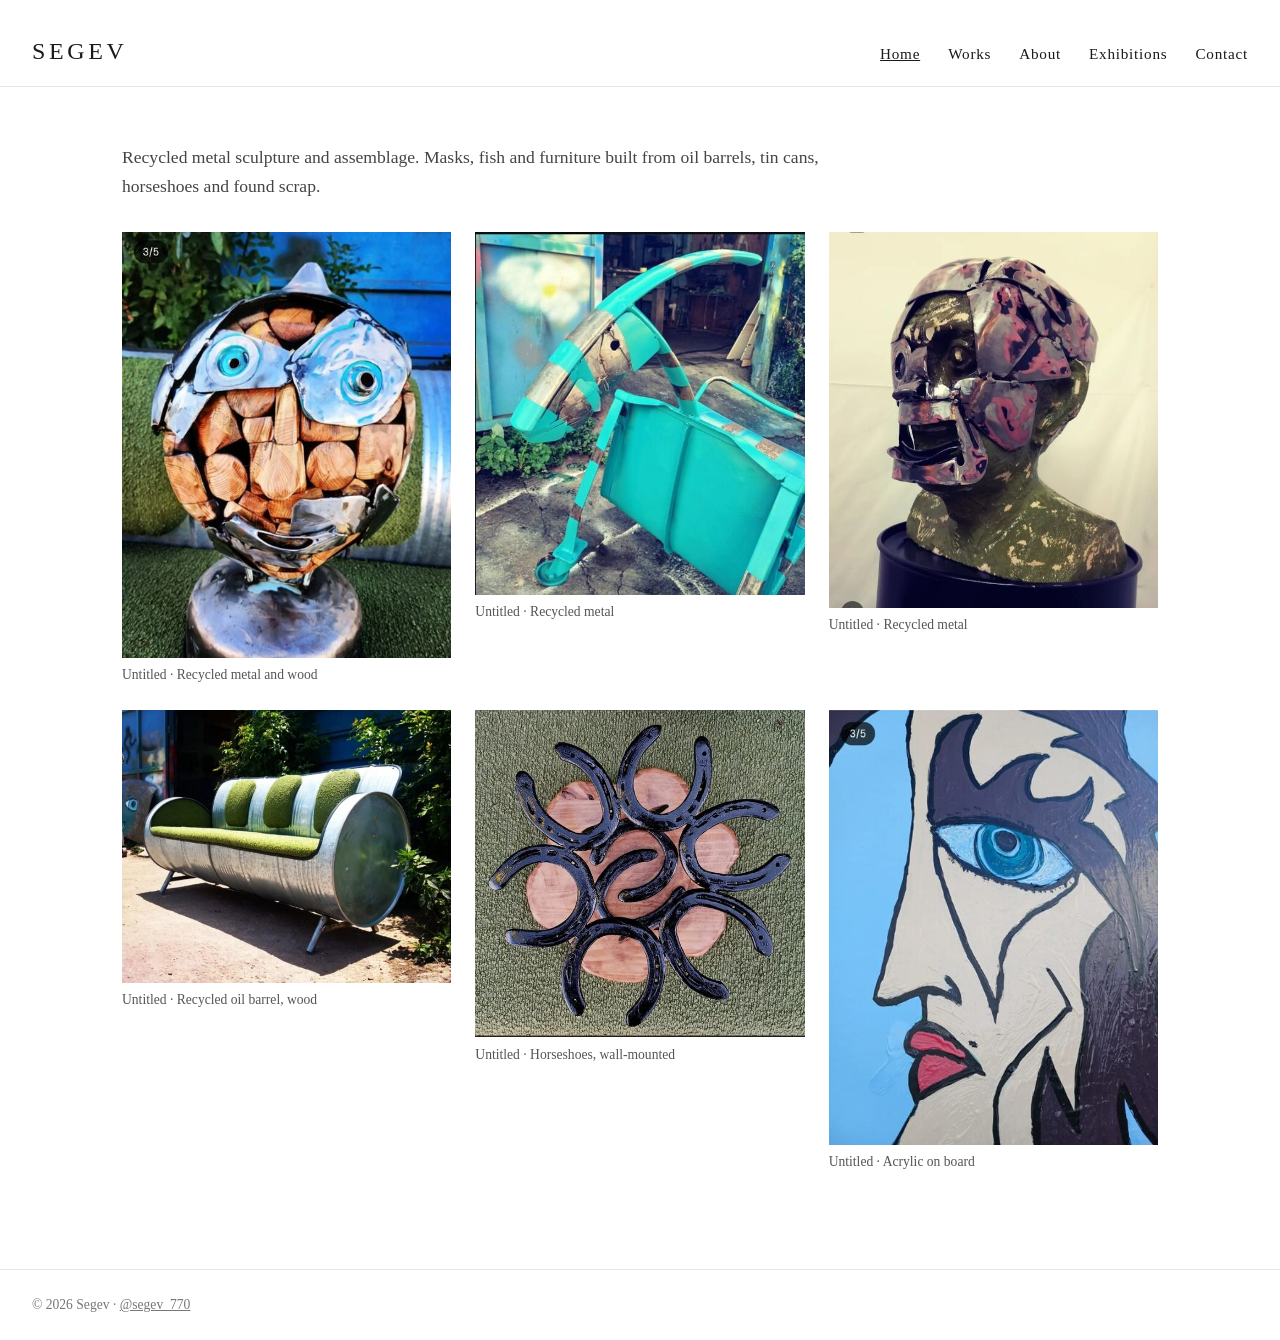
==== index.html @ bcf86bec "Segev artist site: structure, curated works, pages" ====
<!DOCTYPE html>
<html lang="en">
<head>
<meta charset="utf-8">
<meta name="viewport" content="width=device-width, initial-scale=1">
<title>Segev - Recycled Metal Sculpture</title>
<link rel="stylesheet" href="assets/css/style.css">
</head>
<body>
<header class="site">
<a class="name" href="index.html">Segev</a>
<nav class="main">
<a href="index.html" class="active">Home</a>
<a href="works.html">Works</a>
<a href="about.html">About</a>
<a href="exhibitions.html">Exhibitions</a>
<a href="contact.html">Contact</a>
</nav>
</header>
<main>
<p class="hero-line">Recycled metal sculpture and assemblage. Masks, fish and furniture built from oil barrels, tin cans, horseshoes and found scrap.</p>
<div class="grid">
<figure data-full="assets/works/fish-head.jpg" data-cap="Untitled - Recycled metal and wood"><img src="assets/thumbs/fish-head.jpg" alt="Fish head sculpture" loading="lazy"><figcaption>Untitled &middot; Recycled metal and wood</figcaption></figure>
<figure data-full="assets/works/ant-turquoise.jpg" data-cap="Untitled - Recycled metal"><img src="assets/thumbs/ant-turquoise.jpg" alt="Turquoise ant sculpture" loading="lazy"><figcaption>Untitled &middot; Recycled metal</figcaption></figure>
<figure data-full="assets/works/skull-head.jpg" data-cap="Untitled - Recycled metal"><img src="assets/thumbs/skull-head.jpg" alt="Skull head sculpture" loading="lazy"><figcaption>Untitled &middot; Recycled metal</figcaption></figure>
<figure data-full="assets/works/barrel-sofa.jpg" data-cap="Untitled - Recycled oil barrel, wood"><img src="assets/thumbs/barrel-sofa.jpg" alt="Sofa built from an oil barrel" loading="lazy"><figcaption>Untitled &middot; Recycled oil barrel, wood</figcaption></figure>
<figure data-full="assets/works/horseshoe-flower.jpg" data-cap="Untitled - Horseshoes, wall-mounted"><img src="assets/thumbs/horseshoe-flower.jpg" alt="Horseshoe flower wall piece" loading="lazy"><figcaption>Untitled &middot; Horseshoes, wall-mounted</figcaption></figure>
<figure data-full="assets/works/painting-blue-eye.jpg" data-cap="Untitled - Acrylic on board"><img src="assets/thumbs/painting-blue-eye.jpg" alt="Painting of a face with a blue eye" loading="lazy"><figcaption>Untitled &middot; Acrylic on board</figcaption></figure>
</div>
</main>
<div id="lightbox"><button class="close" aria-label="Close">&times;</button><img alt=""><div class="cap"></div></div>
<footer class="site">&copy; 2026 Segev &middot; <a href="https://instagram.com/segev_770">@segev_770</a></footer>
<script src="assets/js/lightbox.js"></script>
</body>
</html>
---- assets/css/style.css ----
* { box-sizing: border-box; margin: 0; padding: 0; }
body { font-family: Georgia, 'Times New Roman', serif; color: #1a1a1a; background: #fff; line-height: 1.6; }
a { color: inherit; }
header.site { padding: 2rem 2rem 1rem; display: flex; justify-content: space-between; align-items: baseline; flex-wrap: wrap; border-bottom: 1px solid #e5e5e5; }
header.site .name { font-size: 1.5rem; letter-spacing: 0.15em; text-transform: uppercase; text-decoration: none; }
nav.main a { margin-left: 1.5rem; text-decoration: none; font-size: 0.95rem; letter-spacing: 0.05em; }
nav.main a.active, nav.main a:hover { text-decoration: underline; }
main { max-width: 1100px; margin: 0 auto; padding: 2rem; }
.hero-line { font-size: 1.1rem; color: #444; margin: 1.5rem 0 2rem; max-width: 40em; }
.grid { display: grid; grid-template-columns: repeat(auto-fill, minmax(280px, 1fr)); gap: 1.5rem; }
.grid figure { cursor: pointer; }
.grid img { width: 100%; height: auto; display: block; background: #f4f4f4; }
.grid figcaption { font-size: 0.85rem; color: #555; margin-top: 0.4rem; }
h2.series { font-size: 1.1rem; letter-spacing: 0.1em; text-transform: uppercase; margin: 2.5rem 0 1rem; font-weight: normal; border-bottom: 1px solid #e5e5e5; padding-bottom: 0.3rem; }
.prose { max-width: 42em; }
.prose p { margin-bottom: 1rem; }
footer.site { margin-top: 4rem; padding: 1.5rem 2rem; border-top: 1px solid #e5e5e5; font-size: 0.85rem; color: #777; }
#lightbox { display: none; position: fixed; inset: 0; background: rgba(0,0,0,0.9); z-index: 10; align-items: center; justify-content: center; flex-direction: column; }
#lightbox.open { display: flex; }
#lightbox img { max-width: 92vw; max-height: 85vh; }
#lightbox .cap { color: #ddd; font-size: 0.9rem; margin-top: 0.8rem; }
#lightbox .close { position: absolute; top: 1rem; right: 1.5rem; color: #fff; font-size: 2rem; cursor: pointer; background: none; border: none; }
@media (max-width: 640px) { nav.main a { margin-left: 0; margin-right: 1rem; } }
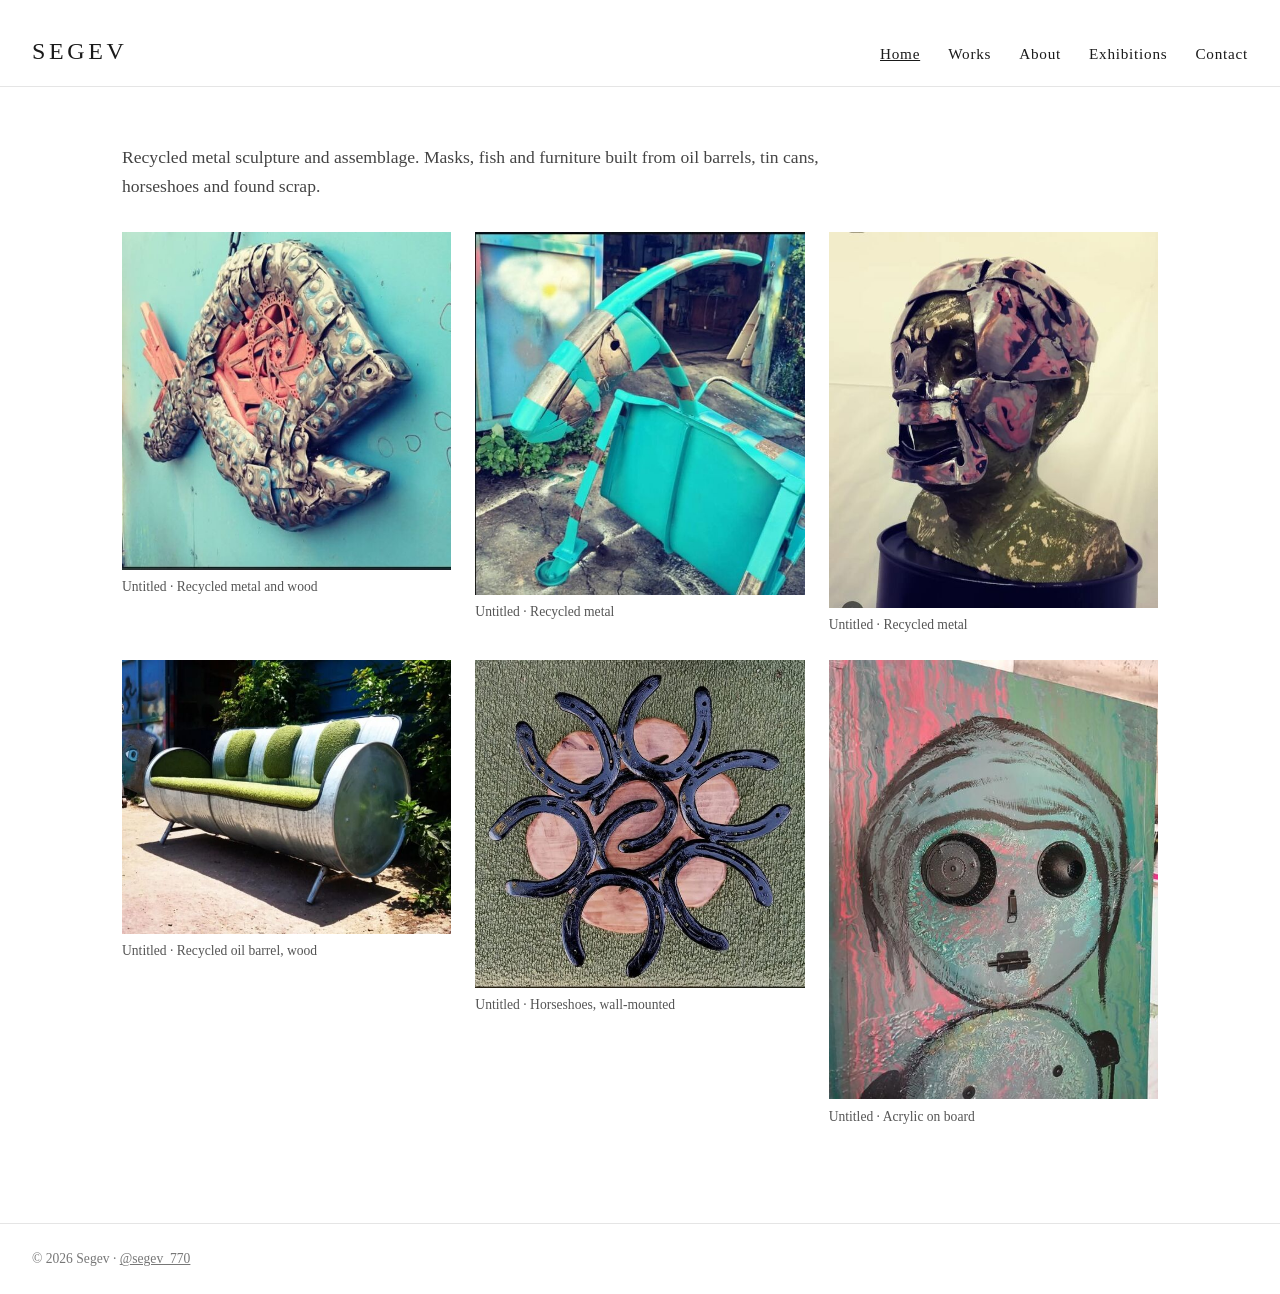
==== commit 268ba1cf: "Replace 4 images that carried Instagram UI badges" ====
--- a/index.html
+++ b/index.html
@@ -20,12 +20,12 @@
 <main>
 <p class="hero-line">Recycled metal sculpture and assemblage. Masks, fish and furniture built from oil barrels, tin cans, horseshoes and found scrap.</p>
 <div class="grid">
-<figure data-full="assets/works/fish-head.jpg" data-cap="Untitled - Recycled metal and wood"><img src="assets/thumbs/fish-head.jpg" alt="Fish head sculpture" loading="lazy"><figcaption>Untitled &middot; Recycled metal and wood</figcaption></figure>
+<figure data-full="assets/works/fish-red.jpg" data-cap="Untitled - Recycled metal and wood"><img src="assets/thumbs/fish-red.jpg" alt="Fish head sculpture" loading="lazy"><figcaption>Untitled &middot; Recycled metal and wood</figcaption></figure>
 <figure data-full="assets/works/ant-turquoise.jpg" data-cap="Untitled - Recycled metal"><img src="assets/thumbs/ant-turquoise.jpg" alt="Turquoise ant sculpture" loading="lazy"><figcaption>Untitled &middot; Recycled metal</figcaption></figure>
 <figure data-full="assets/works/skull-head.jpg" data-cap="Untitled - Recycled metal"><img src="assets/thumbs/skull-head.jpg" alt="Skull head sculpture" loading="lazy"><figcaption>Untitled &middot; Recycled metal</figcaption></figure>
 <figure data-full="assets/works/barrel-sofa.jpg" data-cap="Untitled - Recycled oil barrel, wood"><img src="assets/thumbs/barrel-sofa.jpg" alt="Sofa built from an oil barrel" loading="lazy"><figcaption>Untitled &middot; Recycled oil barrel, wood</figcaption></figure>
 <figure data-full="assets/works/horseshoe-flower.jpg" data-cap="Untitled - Horseshoes, wall-mounted"><img src="assets/thumbs/horseshoe-flower.jpg" alt="Horseshoe flower wall piece" loading="lazy"><figcaption>Untitled &middot; Horseshoes, wall-mounted</figcaption></figure>
-<figure data-full="assets/works/painting-blue-eye.jpg" data-cap="Untitled - Acrylic on board"><img src="assets/thumbs/painting-blue-eye.jpg" alt="Painting of a face with a blue eye" loading="lazy"><figcaption>Untitled &middot; Acrylic on board</figcaption></figure>
+<figure data-full="assets/works/painting-figure.jpg" data-cap="Untitled - Acrylic on board"><img src="assets/thumbs/painting-figure.jpg" alt="Painting of a face with a blue eye" loading="lazy"><figcaption>Untitled &middot; Acrylic on board</figcaption></figure>
 </div>
 </main>
 <div id="lightbox"><button class="close" aria-label="Close">&times;</button><img alt=""><div class="cap"></div></div>
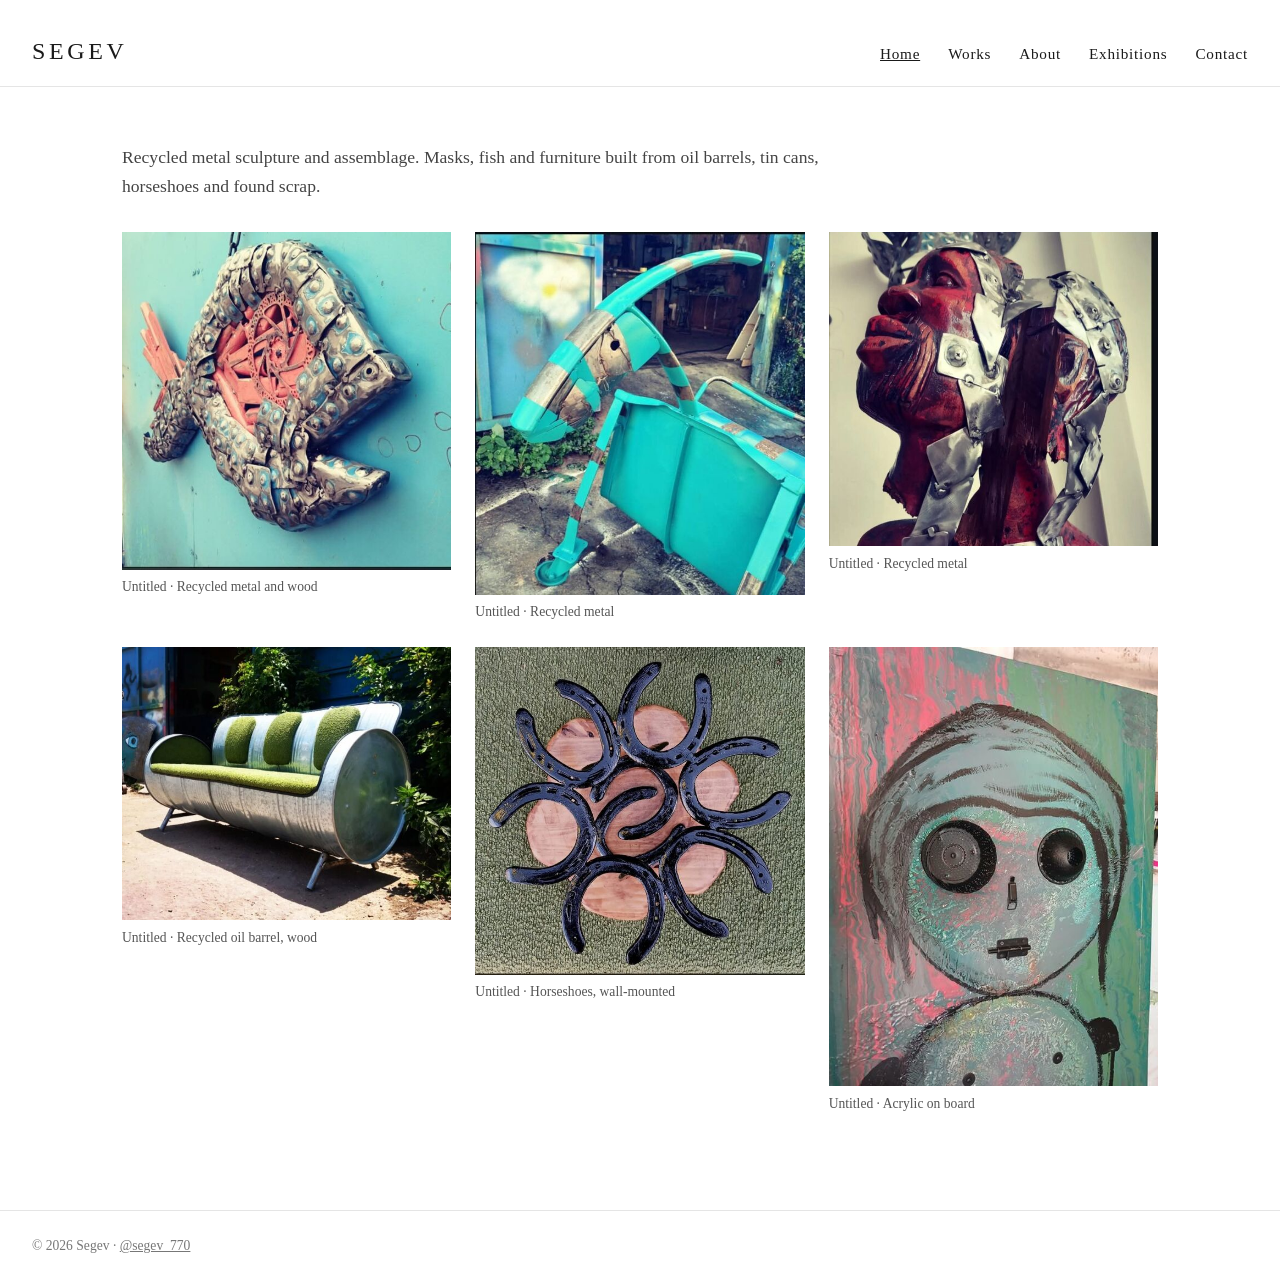
==== commit 13267b70: "Replace two more images carrying Instagram UI artifacts" ====
--- a/index.html
+++ b/index.html
@@ -22,7 +22,7 @@
 <div class="grid">
 <figure data-full="assets/works/fish-red.jpg" data-cap="Untitled - Recycled metal and wood"><img src="assets/thumbs/fish-red.jpg" alt="Fish head sculpture" loading="lazy"><figcaption>Untitled &middot; Recycled metal and wood</figcaption></figure>
 <figure data-full="assets/works/ant-turquoise.jpg" data-cap="Untitled - Recycled metal"><img src="assets/thumbs/ant-turquoise.jpg" alt="Turquoise ant sculpture" loading="lazy"><figcaption>Untitled &middot; Recycled metal</figcaption></figure>
-<figure data-full="assets/works/skull-head.jpg" data-cap="Untitled - Recycled metal"><img src="assets/thumbs/skull-head.jpg" alt="Skull head sculpture" loading="lazy"><figcaption>Untitled &middot; Recycled metal</figcaption></figure>
+<figure data-full="assets/works/mask-head.jpg" data-cap="Untitled - Recycled metal"><img src="assets/thumbs/mask-head.jpg" alt="Mask head sculpture" loading="lazy"><figcaption>Untitled &middot; Recycled metal</figcaption></figure>
 <figure data-full="assets/works/barrel-sofa.jpg" data-cap="Untitled - Recycled oil barrel, wood"><img src="assets/thumbs/barrel-sofa.jpg" alt="Sofa built from an oil barrel" loading="lazy"><figcaption>Untitled &middot; Recycled oil barrel, wood</figcaption></figure>
 <figure data-full="assets/works/horseshoe-flower.jpg" data-cap="Untitled - Horseshoes, wall-mounted"><img src="assets/thumbs/horseshoe-flower.jpg" alt="Horseshoe flower wall piece" loading="lazy"><figcaption>Untitled &middot; Horseshoes, wall-mounted</figcaption></figure>
 <figure data-full="assets/works/painting-figure.jpg" data-cap="Untitled - Acrylic on board"><img src="assets/thumbs/painting-figure.jpg" alt="Painting of a face with a blue eye" loading="lazy"><figcaption>Untitled &middot; Acrylic on board</figcaption></figure>
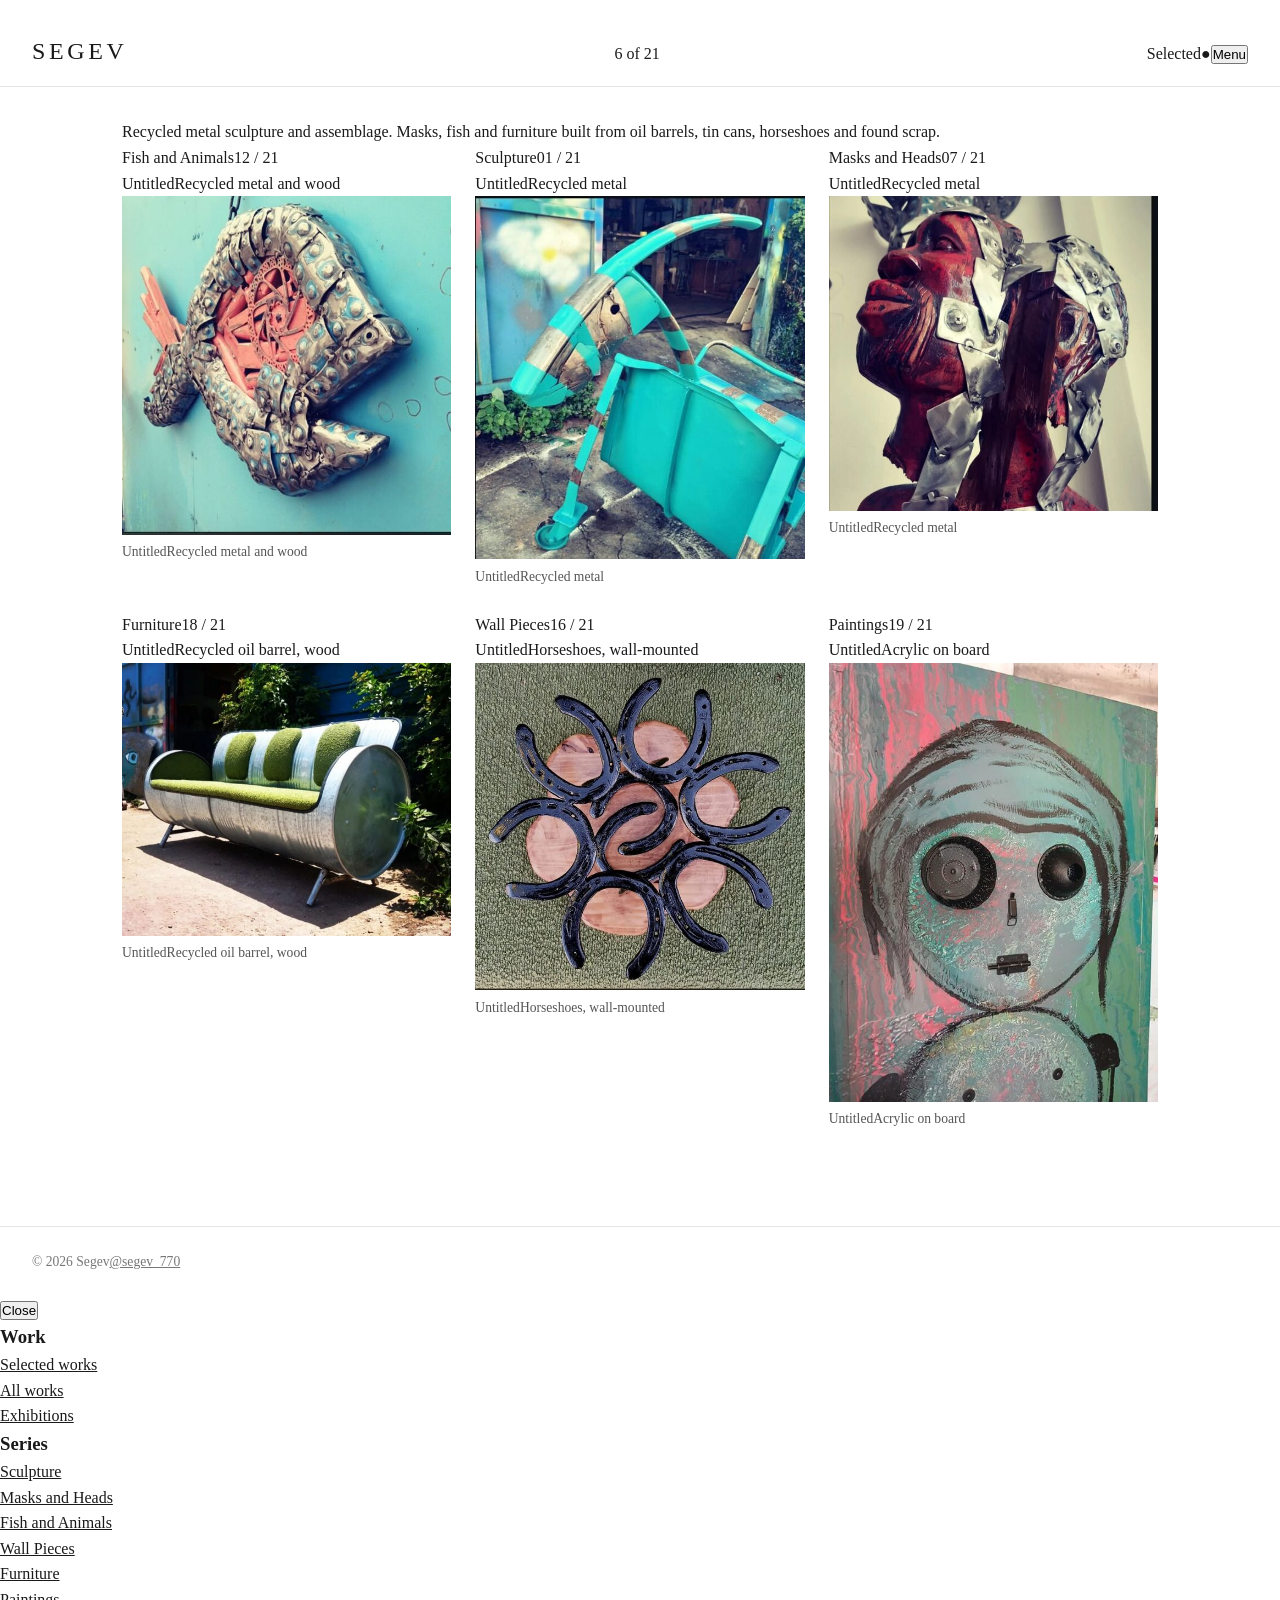
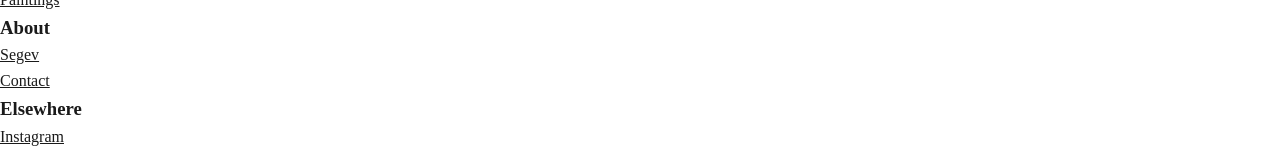
==== commit bbb39bc3: "Apply Arnon's edited home page (Cormorant for name and headings)" ====
--- a/index.html
+++ b/index.html
@@ -4,32 +4,48 @@
 <meta charset="utf-8">
 <meta name="viewport" content="width=device-width, initial-scale=1">
 <title>Segev - Recycled Metal Sculpture</title>
+<link rel="preconnect" href="https://fonts.googleapis.com">
+<link rel="preconnect" href="https://fonts.gstatic.com" crossorigin>
+<link rel="stylesheet" href="https://fonts.googleapis.com/css2?family=Cormorant:wght@400;500;600&family=EB+Garamond:wght@500&family=Figtree:wght@300;400;500&display=swap">
 <link rel="stylesheet" href="assets/css/style.css">
 </head>
-<body>
+<body class="home">
 <header class="site">
 <a class="name" href="index.html">Segev</a>
-<nav class="main">
-<a href="index.html" class="active">Home</a>
-<a href="works.html">Works</a>
-<a href="about.html">About</a>
-<a href="exhibitions.html">Exhibitions</a>
-<a href="contact.html">Contact</a>
-</nav>
+<span class="count">6 of 21</span>
+<div class="right"><span>Selected</span><span class="dot" aria-hidden="true">&#9679;</span><button data-menu-toggle aria-controls="menu" aria-expanded="false">Menu</button></div>
 </header>
+<div class="page">
 <main>
-<p class="hero-line">Recycled metal sculpture and assemblage. Masks, fish and furniture built from oil barrels, tin cans, horseshoes and found scrap.</p>
+<p class="intro">Recycled metal sculpture and assemblage. Masks, fish and furniture built from oil barrels, tin cans, horseshoes and found scrap.</p>
 <div class="grid">
-<figure data-full="assets/works/fish-red.jpg" data-cap="Untitled - Recycled metal and wood"><img src="assets/thumbs/fish-red.jpg" alt="Fish head sculpture" loading="lazy"><figcaption>Untitled &middot; Recycled metal and wood</figcaption></figure>
-<figure data-full="assets/works/ant-turquoise.jpg" data-cap="Untitled - Recycled metal"><img src="assets/thumbs/ant-turquoise.jpg" alt="Turquoise ant sculpture" loading="lazy"><figcaption>Untitled &middot; Recycled metal</figcaption></figure>
-<figure data-full="assets/works/mask-head.jpg" data-cap="Untitled - Recycled metal"><img src="assets/thumbs/mask-head.jpg" alt="Mask head sculpture" loading="lazy"><figcaption>Untitled &middot; Recycled metal</figcaption></figure>
-<figure data-full="assets/works/barrel-sofa.jpg" data-cap="Untitled - Recycled oil barrel, wood"><img src="assets/thumbs/barrel-sofa.jpg" alt="Sofa built from an oil barrel" loading="lazy"><figcaption>Untitled &middot; Recycled oil barrel, wood</figcaption></figure>
-<figure data-full="assets/works/horseshoe-flower.jpg" data-cap="Untitled - Horseshoes, wall-mounted"><img src="assets/thumbs/horseshoe-flower.jpg" alt="Horseshoe flower wall piece" loading="lazy"><figcaption>Untitled &middot; Horseshoes, wall-mounted</figcaption></figure>
-<figure data-full="assets/works/painting-figure.jpg" data-cap="Untitled - Acrylic on board"><img src="assets/thumbs/painting-figure.jpg" alt="Painting of a face with a blue eye" loading="lazy"><figcaption>Untitled &middot; Acrylic on board</figcaption></figure>
+<figure tabindex="0" data-series="Fish and Animals" data-full="assets/works/fish-red.jpg" data-title="Untitled" data-meta="Recycled metal and wood"><div class="media"><div class="card" style="--card:#32857c" aria-hidden="true"><div class="card-top"><span>Fish and Animals</span><span>12 / 21</span></div><div class="card-bottom"><span class="card-title">Untitled</span><span>Recycled metal and wood</span></div></div><div class="frame"><img src="assets/thumbs/fish-red.jpg" srcset="assets/thumbs/fish-red.jpg 1x, assets/works/fish-red.jpg 2x" alt="Fish head sculpture" loading="lazy" decoding="async"></div></div><figcaption><span class="title">Untitled</span><span class="meta">Recycled metal and wood</span></figcaption></figure>
+<figure tabindex="0" data-series="Sculpture" data-full="assets/works/ant-turquoise.jpg" data-title="Untitled" data-meta="Recycled metal"><div class="media"><div class="card" style="--card:#2c8c8a" aria-hidden="true"><div class="card-top"><span>Sculpture</span><span>01 / 21</span></div><div class="card-bottom"><span class="card-title">Untitled</span><span>Recycled metal</span></div></div><div class="frame"><img src="assets/thumbs/ant-turquoise.jpg" srcset="assets/thumbs/ant-turquoise.jpg 1x, assets/works/ant-turquoise.jpg 2x" alt="Turquoise ant sculpture" loading="lazy" decoding="async"></div></div><figcaption><span class="title">Untitled</span><span class="meta">Recycled metal</span></figcaption></figure>
+<figure tabindex="0" data-series="Masks and Heads" data-full="assets/works/mask-head.jpg" data-title="Untitled" data-meta="Recycled metal"><div class="media"><div class="card" style="--card:#853235" aria-hidden="true"><div class="card-top"><span>Masks and Heads</span><span>07 / 21</span></div><div class="card-bottom"><span class="card-title">Untitled</span><span>Recycled metal</span></div></div><div class="frame"><img src="assets/thumbs/mask-head.jpg" srcset="assets/thumbs/mask-head.jpg 1x, assets/works/mask-head.jpg 2x" alt="Mask head sculpture" loading="lazy" decoding="async"></div></div><figcaption><span class="title">Untitled</span><span class="meta">Recycled metal</span></figcaption></figure>
+<figure tabindex="0" data-series="Furniture" data-full="assets/works/barrel-sofa.jpg" data-title="Untitled" data-meta="Recycled oil barrel, wood"><div class="media"><div class="card" style="--card:#668532" aria-hidden="true"><div class="card-top"><span>Furniture</span><span>18 / 21</span></div><div class="card-bottom"><span class="card-title">Untitled</span><span>Recycled oil barrel, wood</span></div></div><div class="frame"><img src="assets/thumbs/barrel-sofa.jpg" srcset="assets/thumbs/barrel-sofa.jpg 1x, assets/works/barrel-sofa.jpg 2x" alt="Sofa built from an oil barrel" loading="lazy" decoding="async"></div></div><figcaption><span class="title">Untitled</span><span class="meta">Recycled oil barrel, wood</span></figcaption></figure>
+<figure tabindex="0" data-series="Wall Pieces" data-full="assets/works/horseshoe-flower.jpg" data-title="Untitled" data-meta="Horseshoes, wall-mounted"><div class="media"><div class="card" style="--card:#854b32" aria-hidden="true"><div class="card-top"><span>Wall Pieces</span><span>16 / 21</span></div><div class="card-bottom"><span class="card-title">Untitled</span><span>Horseshoes, wall-mounted</span></div></div><div class="frame"><img src="assets/thumbs/horseshoe-flower.jpg" srcset="assets/thumbs/horseshoe-flower.jpg 1x, assets/works/horseshoe-flower.jpg 2x" alt="Horseshoe flower wall piece" loading="lazy" decoding="async"></div></div><figcaption><span class="title">Untitled</span><span class="meta">Horseshoes, wall-mounted</span></figcaption></figure>
+<figure tabindex="0" data-series="Paintings" data-full="assets/works/painting-figure.jpg" data-title="Untitled" data-meta="Acrylic on board"><div class="media"><div class="card" style="--card:#855e32" aria-hidden="true"><div class="card-top"><span>Paintings</span><span>19 / 21</span></div><div class="card-bottom"><span class="card-title">Untitled</span><span>Acrylic on board</span></div></div><div class="frame"><img src="assets/thumbs/painting-figure.jpg" srcset="assets/thumbs/painting-figure.jpg 1x, assets/works/painting-figure.jpg 2x" alt="Painting of a face with a blue eye" loading="lazy" decoding="async"></div></div><figcaption><span class="title">Untitled</span><span class="meta">Acrylic on board</span></figcaption></figure>
 </div>
 </main>
-<div id="lightbox"><button class="close" aria-label="Close">&times;</button><img alt=""><div class="cap"></div></div>
-<footer class="site">&copy; 2026 Segev &middot; <a href="https://instagram.com/segev_770">@segev_770</a></footer>
-<script src="assets/js/lightbox.js"></script>
+<footer class="site"><span>&copy; 2026 Segev</span><a href="https://instagram.com/segev_770">@segev_770</a></footer>
+</div>
+<nav class="panel" id="menu" aria-label="Site">
+<button class="close" data-menu-toggle aria-controls="menu">Close</button>
+<h3>Work</h3>
+<ul><li><a href="index.html" class="active">Selected works</a></li><li><a href="works.html">All works</a></li><li><a href="exhibitions.html">Exhibitions</a></li></ul>
+<h3>Series</h3>
+<ul><li><a href="works.html#sculpture">Sculpture</a></li><li><a href="works.html#masks-and-heads">Masks and Heads</a></li><li><a href="works.html#fish-and-animals">Fish and Animals</a></li><li><a href="works.html#wall-pieces">Wall Pieces</a></li><li><a href="works.html#furniture">Furniture</a></li><li><a href="works.html#paintings">Paintings</a></li></ul>
+<h3>About</h3>
+<ul><li><a href="about.html">Segev</a></li><li><a href="contact.html">Contact</a></li></ul>
+<h3>Elsewhere</h3>
+<ul><li><a href="https://instagram.com/segev_770">Instagram</a></li></ul>
+</nav>
+<div class="veil" aria-hidden="true"></div>
+<div id="lightbox" role="dialog" aria-modal="true" aria-label="Artwork" aria-hidden="true">
+<div class="bar"><span class="name">Segev</span><span class="pos"></span><button class="close">Close</button></div>
+<div class="stage"><img alt=""><button class="prev" aria-label="Previous work"></button><button class="next" aria-label="Next work"></button></div>
+<div class="cap"><span class="title"></span> &middot; <span class="meta"></span></div>
+</div>
+<script src="assets/js/site.js"></script>
 </body>
 </html>
